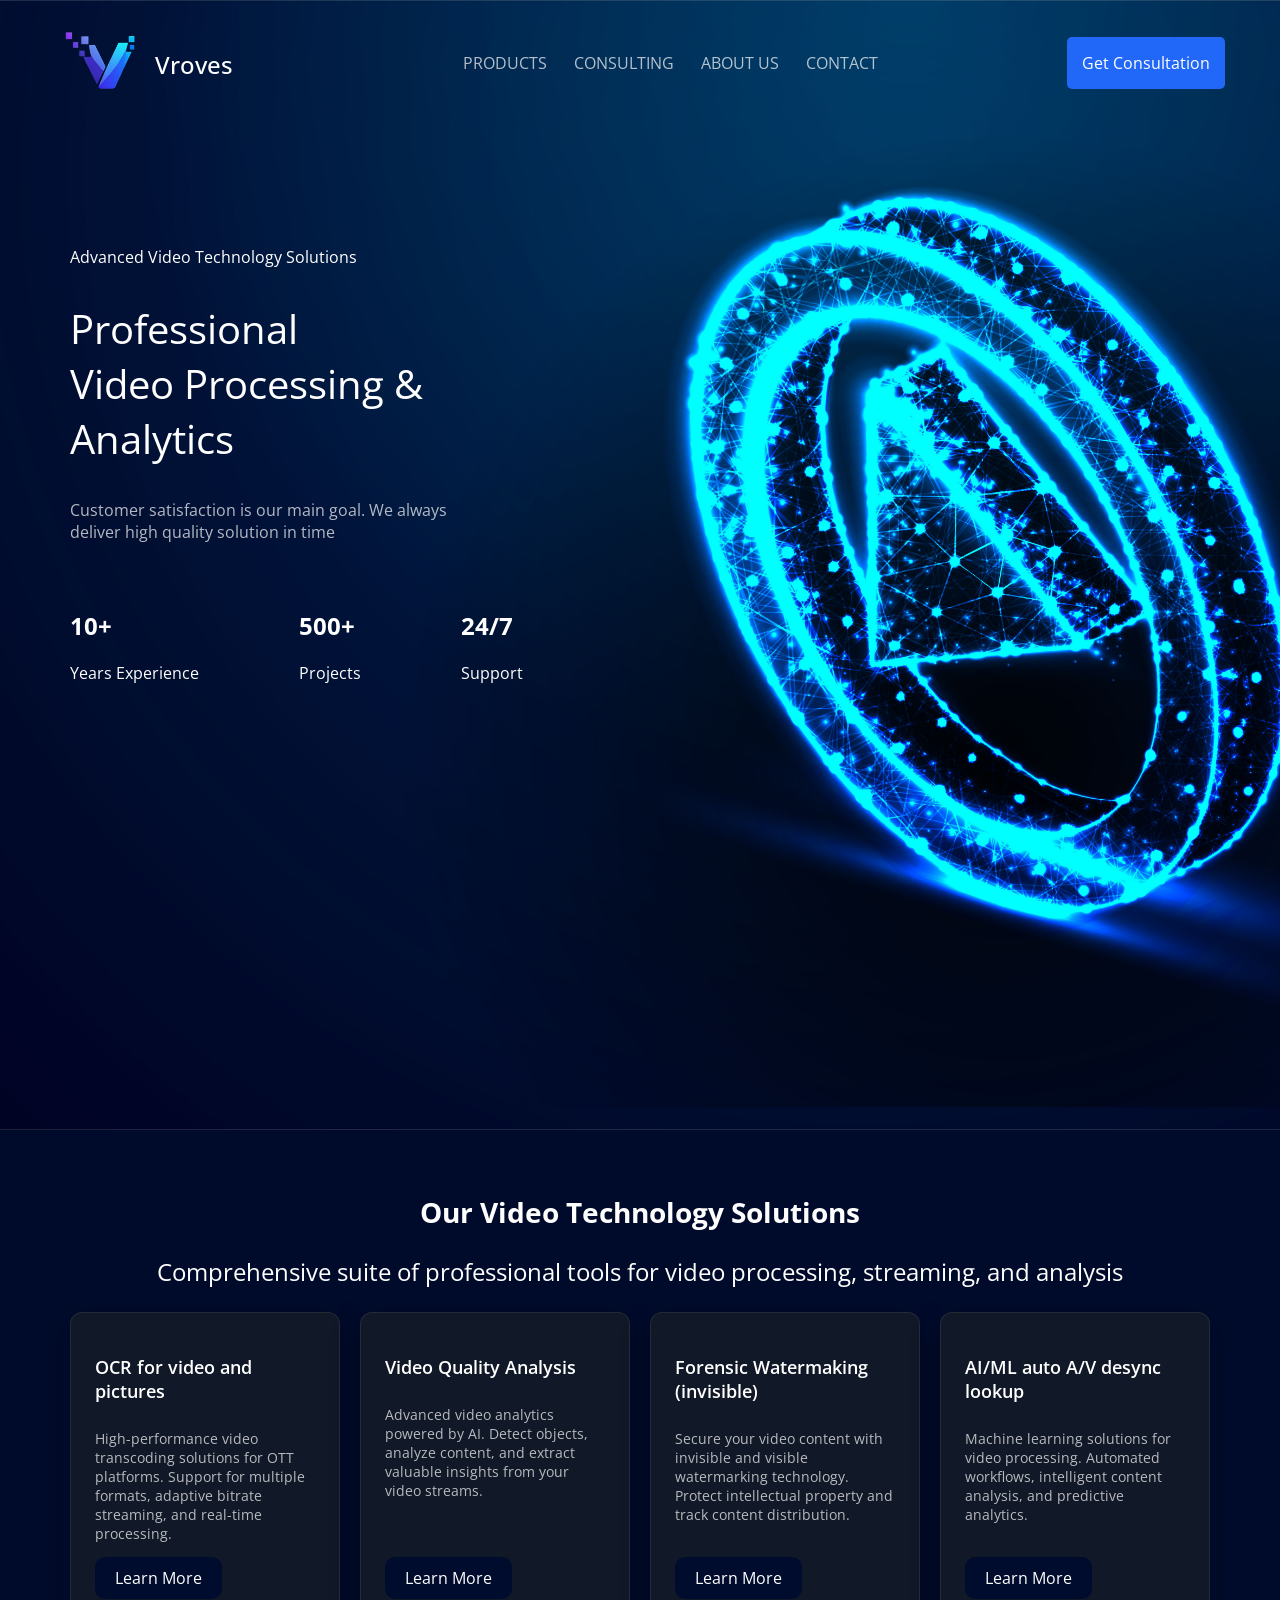
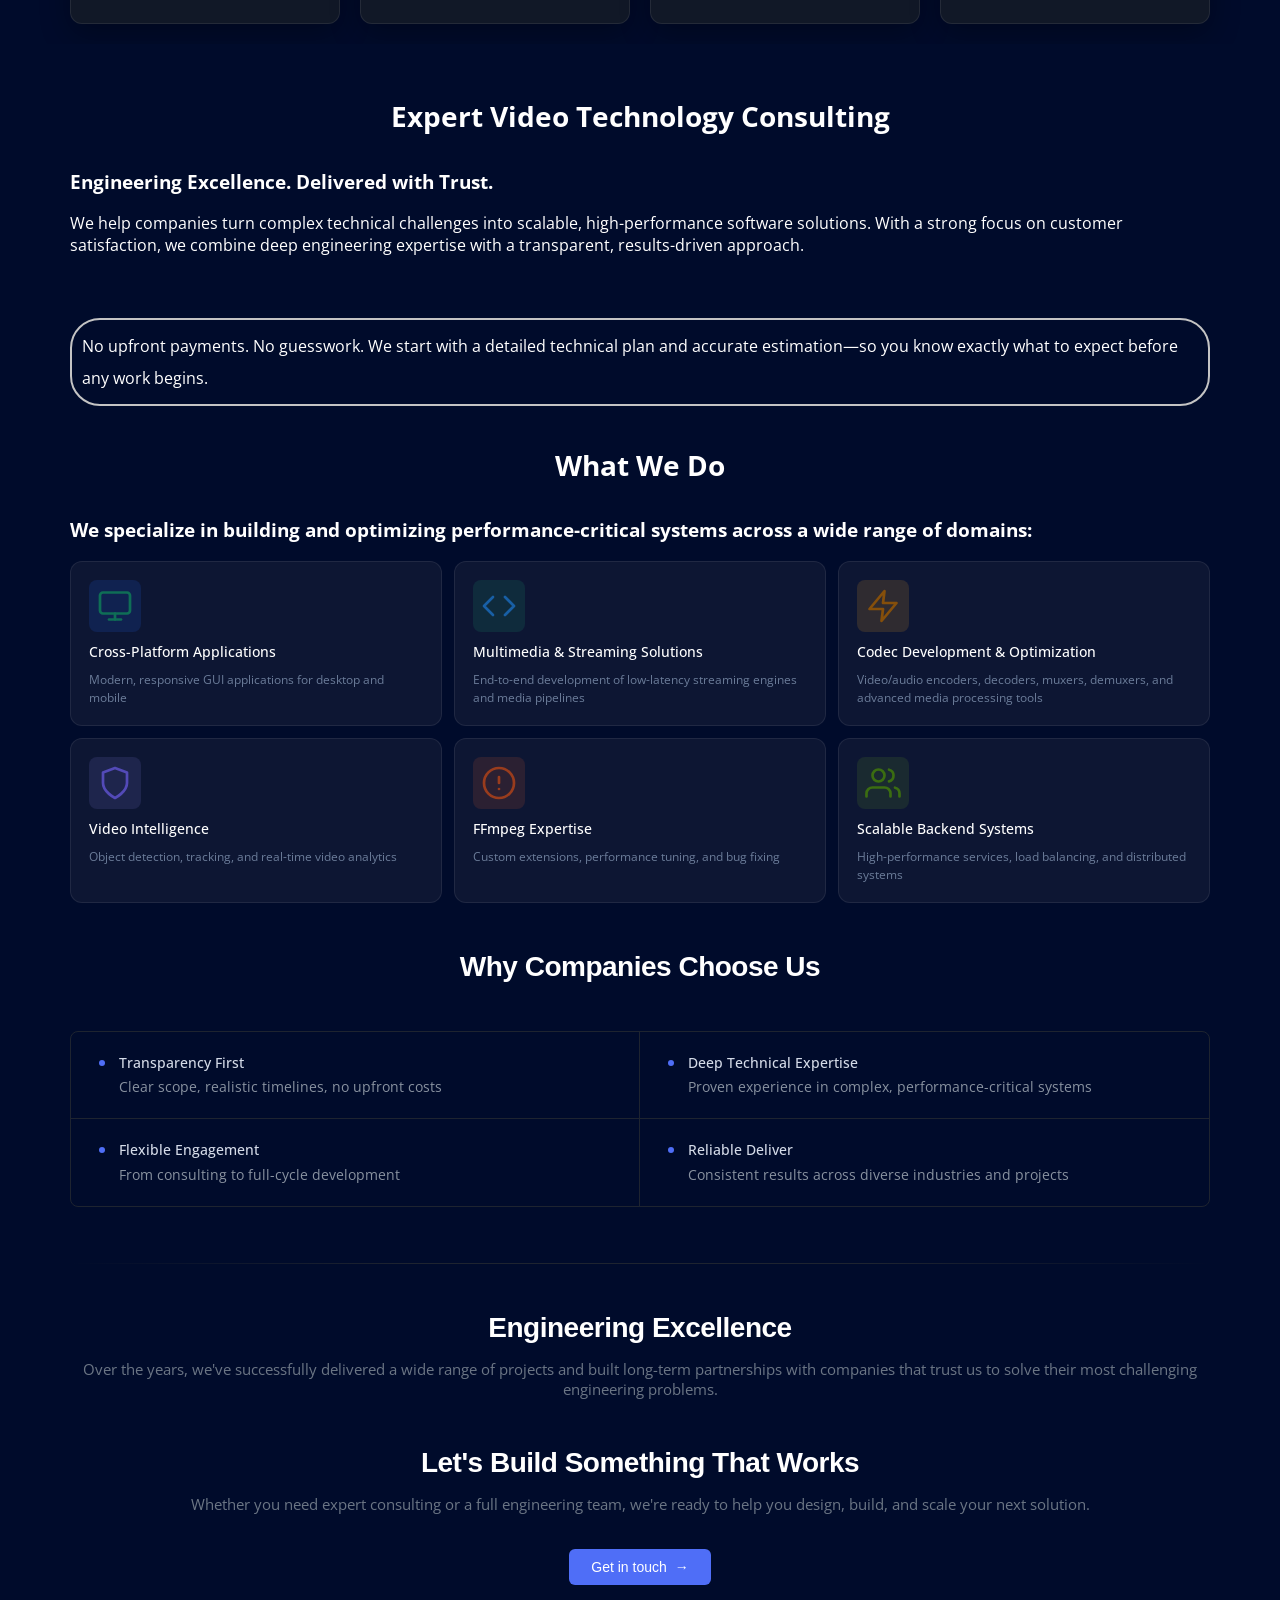
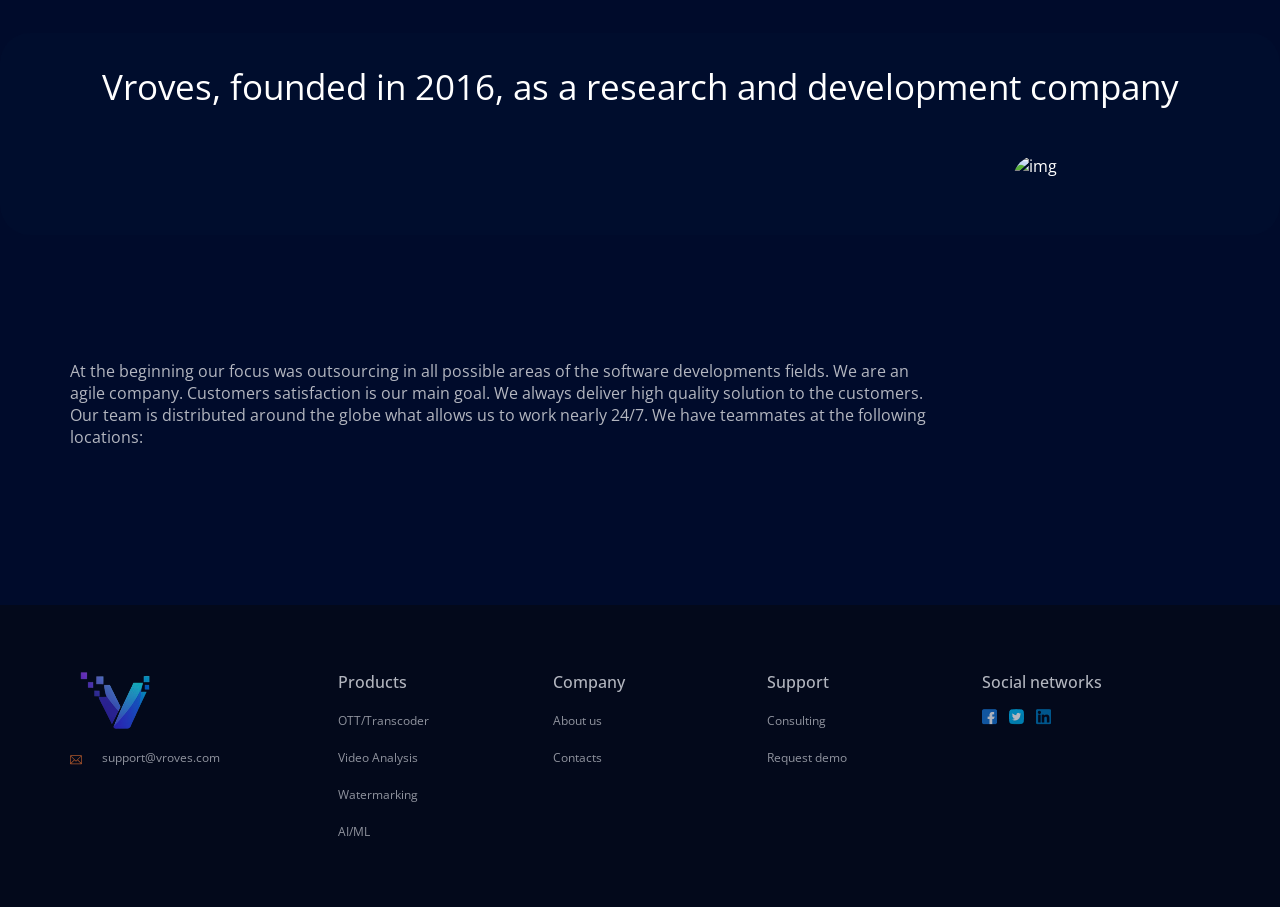
==== index.html @ 45535e05 "deletion <span class="email-hint">(support@vroves.com)</span>" ====
<!DOCTYPE html>
<html lang="en">
<head>
    <meta charset="UTF-8">
    <meta name="viewport" content="width=device-width, initial-scale=1.0">
    <title>Vroves</title>
    <link rel="stylesheet" href="./style.css">
    <link rel="icon" type="image/png" sizes="32x32" href="./Images/Logo.png">
</head>
<body>
   <header class="header" id="header">
        <div class="container">
            <div class="header__logo">
              <a href="/">
              <img class="header_img-logo" src="./Images/Logo.png" alt="logo">
              </a>
              <a href="/" class="header_text">Vroves</a>

            </div>

            <nav class="header__nav">
              <ul class="header__list">
                 <li><a class="active" href="#services">PRODUCTS</a></li>
                 <li><a href="#feedback">CONSULTING</a></li>
                 <li><a href="#section">ABOUT US</a></li>
                 <li><a href="mailto:support@vroves.com">CONTACT</a></li>
              </ul>
            </nav>

            <button class="burger" onclick="this.classList.toggle('open'); document.querySelector('.header__list').classList.toggle('mobile-open')">
              <span></span><span></span><span></span>
            </button>

            <a href="mailto:support@vroves.com" class="btn">Get Consultation</a>
        </div>
    </header>

    <main class="main">
      <section class="welcome" id="welcome">
       <div class="container">
         <div class="title">
           <p class="main-title">Advanced Video Technology Solutions</p>
           <h1 class="main-text">Professional <br> Video Processing & <br> Analytics</h1>
           <p class="main-goal-text">Customer satisfaction is our main goal. We always deliver high quality solution in time</p>
           <a href="mailto:support@vroves.com" class="btn mobile-only-btn">Get Consultation</a>        
          </div>

         <div class="stats">
           <div class="item">
             <h2>10+</h2>
             <p>Years Experience</p>
           </div>
           <div class="item">
             <h2>500+</h2>
             <p>Projects</p>
           </div>
           <div class="item">
             <h2>24/7</h2>
             <p>Support</p>
           </div>
          </div>
        </div>
      </section>
    </main>


    <button id="scrollTopBtn" class="scroll-top">↑</button>
    

    <section id="services" class="services">
    <div class="container">
        <h2 class="services__title">Our Video Technology Solutions</h2>
        <p class="services__text">Comprehensive suite of professional tools for video processing, streaming, and analysis
        </p>

        <div class="services__solutions">
         <div class="services__card">
            <h3 class="services__card-title">OCR for video and pictures</h3>
            <p class="services__text-card">High-performance video transcoding solutions for OTT platforms. Support for multiple formats, adaptive bitrate streaming, and real-time processing.</p>
            <a href="Transcoder.html" class="services__btn">Learn More</a>
         </div>

         <div class="services__card">
            <h3 class="services__card-title">Video Quality Analysis</h3>
            <p class="services__text-card">Advanced video analytics powered by AI. Detect objects, analyze content, and extract valuable insights from your video streams.</p>
            <a href="VideoAnalysis.html" class="services__btn">Learn More</a>
         </div>

         <div class="services__card">
            <h3 class="services__card-title">Forensic Watermaking (invisible)</h3>
            <p class="services__text-card">Secure your video content with invisible and visible watermarking technology. Protect intellectual property and track content distribution.</p>
            <a href="Watermarking.html" class="services__btn">Learn More</a>
         </div>

         <div class="services__card">
            <h3 class="services__card-title">AI/ML auto A/V desync lookup</h3>
            <p class="services__text-card">Machine learning solutions for video processing. Automated workflows, intelligent content analysis, and predictive analytics.</p>
            <a href="AIML.html" class="services__btn">Learn More</a>
         </div>
    </div>
</section>

<section id="feedback" class="feedback">
    <div class="container">
        <h2 class="feedback__title">Expert Video Technology Consulting</h2>
        <h3 class="engineering-headline">Engineering Excellence. Delivered with Trust.</h3>
        <p class="engineering-description">We help companies turn complex technical challenges into scalable, high-performance software solutions. With a strong focus on customer satisfaction, we combine deep engineering expertise with a transparent, results-driven approach.</p>
        <div class="feedback__container">
          <p class="feedback__text">No upfront payments. No guesswork. We start with a detailed technical plan and accurate estimation—so you know exactly what to expect before any work begins.</p>
        </div>
        <h2 class="feedback__title">What We Do</h2>
        <h3 class="engineering-headline">We specialize in building and optimizing performance-critical systems across a wide range of domains: </h3>
        <div class="services-list">
          <div class="services-intro">
            <img src="./Images/cross-platform.svg" alt="ikon" class="cross__ikon" style="background:rgba(33,104,248,0.15);">
            <h4 class="cross-title">Cross-Platform Applications</h4>
            <p class="cross-text">Modern, responsive GUI applications for desktop and mobile </p>
          </div>
          <div class="services-intro">
            <img src="./Images/code.svg" alt="ikon" class="cross__ikon" style="background:rgba(29,158,117,0.15);">
            <h4 class="cross-title">Multimedia & Streaming Solutions</h4>
            <p class="cross-text">End-to-end development of low-latency streaming engines and media pipelines</p>
          </div>
          <div class="services-intro">
            <img src="./Images/performance.svg" alt="ikon" class="cross__ikon" style="background:rgba(239,159,39,0.15);">
            <h4 class="cross-title">Codec Development & Optimization</h4>
            <p class="cross-text">Video/audio encoders, decoders, muxers, demuxers, and advanced media processing tools</p>
          </div>
          <div class="services-intro">
            <img src="./Images/architecture.svg" alt="ikon" class="cross__ikon" style="background:rgba(127,119,221,0.15);">
            <h4 class="cross-title">Video Intelligence</h4>
            <p class="cross-text">Object detection, tracking, and real-time video analytics </p>
          </div>
          <div class="services-intro">
            <img src="./Images/consulting.svg" alt="ikon" class="cross__ikon" style="background:rgba(216,90,48,0.15);">
            <h4 class="cross-title">FFmpeg Expertise</h4>
            <p class="cross-text">Custom extensions, performance tuning, and bug fixing </p>
          </div>
          <div class="services-intro">
            <img src="./Images/team.svg" alt="ikon" class="cross__ikon" style="background:rgba(99,153,34,0.15);">
            <h4 class="cross-title">Scalable Backend Systems</h4>
            <p class="cross-text">High-performance services, load balancing, and distributed systems </p>
          </div>
        </div>
    </div>
</section>

<section class="wcu-section">

  <div class="wcu-header">
    <h2 class="wcu-title">Why Companies Choose Us</h2>
  </div>

  <div class="wcu-grid">
    <div class="wcu-item">
      <div class="wcu-bullet"></div>
      <div class="wcu-item-text"><strong>Transparency First</strong>Clear scope, realistic timelines, no upfront costs</div>
    </div>
    <div class="wcu-item">
      <div class="wcu-bullet"></div>
      <div class="wcu-item-text"><strong>Deep Technical Expertise</strong>Proven experience in complex, performance-critical systems </div>
    </div>
    <div class="wcu-item">
      <div class="wcu-bullet"></div>
      <div class="wcu-item-text"><strong>Flexible Engagement</strong>From consulting to full-cycle development</div>
    </div>
    <div class="wcu-item">
      <div class="wcu-bullet"></div>
      <div class="wcu-item-text"><strong>Reliable Deliver</strong>Consistent results across diverse industries and projects </div>
    </div>
  </div>

  <div class="wcu-divider"></div>

  <div class="wcu-eng-block">
    <p class="wcu-eng-label">Engineering Excellence</p>
    <p class="wcu-eng-text">Over the years, we've successfully delivered a wide range of projects and built long-term partnerships with companies that trust us to solve their most challenging engineering problems.</p>
  </div>

  <div class="wcu-lbs-block">
    <p class="wcu-lbs-label">Let's Build Something That Works</p>
    <p class="wcu-lbs-text">Whether you need expert consulting or a full engineering team, we're ready to help you design, build, and scale your next solution.</p>
    <a href="mailto:support@vroves.com" class="wcu-cta">Get in touch <span>→</span></a>
  </div>

</section>


<section id="section" class="section">
  <div class="container">
    <p class="section__text">Vroves, founded in 2016, as a research and development company</p>
  </div>
</section>

<section class="info">
  <div class="container">
    <div class="container__text">
      <p class="info__text">At the beginning our focus was outsourcing in all possible areas of the software developments fields. We are an agile company. Customers satisfaction is our main goal. We always deliver high quality solution to the customers. Our team is distributed around the globe what allows us to work nearly 24/7. We have teammates at the following locations:</p>
    </div>
    <img src="./Images/play-button-media-player-podcast-graphic.jpg" alt="img" class="info__img">
  </div>
</section>

<footer class="footer">
    <div class="container">
      <div class="footer__contacts">
        <a href="/">
              <img class="header_img-logo" src="./Images/Logo.png" alt="logo">
              </a>
        <a class="footer__link footer__link-mail" href="mailto:support@vroves.com">support@vroves.com</a>

          <div class="footer__socials-mobile">
          <p class="footer__title">Social networks</p>
          <div style="display:flex; gap:10px;">
           <a class="footer__socials-icon" href="https://www.facebook.com/vroves"><img src="./Images/facebook.png" alt=""></a>
           <a class="footer__socials-icon" href="https://x.com/vrovesc"><img src="./Images/twitter.png" alt=""></a>
           <a class="footer__socials-icon" href="https://www.linkedin.com/company/vroves?_l=ru_RU"><img src="./Images/linkedin.png" alt=""></a>
          </div>
  </div>
      </div>
      <nav class="footer__nav">
        <ul class="footer__list">
          <li class="footer__list-title">
            <p class="footer__title">Products</p>
            <ul class="footer__inner-list">
              <li class="footer__list-item"><a href="Transcoder.html">OTT/Transcoder</a></li>
              <li class="footer__list-item"><a href="VideoAnalysis.html">Video Analysis</a></li>
              <li class="footer__list-item"><a href="Watermarking.html">Watermarking</a></li>
              <li class="footer__list-item"><a href="AIML.html">AI/ML</a></li>
              
            </ul>
          </li>
          <li class="footer__list-title">
            <p class="footer__title">Company</p>
            <ul class="footer__inner-list">
              <li class="footer__list-item"><a href="#section">About us </a></li>
              <li class="footer__list-item"><a href="mailto:support@vroves.com">Contacts</a></li>
              
            </ul> 
          </li>
          <li class="footer__list-title">
            <p class="footer__title">Support</p>
            <ul class="footer__inner-list">
              <li class="footer__list-item"><a href="#feedback">Consulting</a></li>
              <li class="footer__list-item"><a href="mailto:support@vroves.com">Request demo</a></li>
            </ul>
          </li>
        </ul>
      </nav>
      <div class="footer__cocials">
        <p class="footer__title">Social networks</p>
        <div class="footer__socials-icons"></div>
         <a class="footer__socials-icon" href="https://www.facebook.com/vroves"><img src="./Images/facebook.png" alt=""></a>
         <a class="footer__socials-icon" href="https://x.com/vrovesc"><img src="./Images/twitter.png" alt=""></a> 
         <a class="footer__socials-icon" href="https://www.linkedin.com/company/vroves?_l=ru_RU"><img src="./Images/linkedin.png" alt=""></a>  
        </div>
      </div>
    </div>
  </footer>

<script>

const btn = document.getElementById("scrollTopBtn");
const services = document.getElementById("services");
const productsLink = document.querySelector('a[href="#services"]');

let clickedProducts = false;

if (productsLink) { // ← добавь эту проверку
  productsLink.addEventListener("click", function () {
    clickedProducts = true;
    btn.classList.add("show");
  });
}

window.addEventListener("scroll", function () {
  if (!services) return; // ← защита если services тоже нет на странице
  const triggerPoint = services.offsetTop;

  if (clickedProducts || window.scrollY > triggerPoint) {
    btn.classList.add("show");
  } else {
    btn.classList.remove("show");
  }
});

btn.addEventListener("click", function () {
  window.scrollTo({ top: 0, behavior: "smooth" });
});
</script>



</body>
</html>
---- style.css ----
@import url('https://fonts.googleapis.com/css2?family=Open+Sans:ital,wght@0,300..800;1,300..800&display=swap');

/* Общие стили */

body {
  
  font-family: "Open Sans", sans-serif;
  color: #FFFFFF;
  background-color: #000B2B;
}
  

a {
  text-decoration: none;
  color: #FFFFFF;
}

html, body {
  margin: 0;
  padding: 0;
}

.burger {
  display: none;
}

.container {
  box-sizing: border-box;
  max-width: 1170px;
  margin: 0 auto;
  padding: 0 15px;
  
}


.header {
  position: absolute; /* или fixed если хочешь */
  top: 0;
  left: 0;
  width: 100%;
  z-index: 1000;
  background: transparent;
}

  

.header .container {
 display: flex;
 justify-content: space-between;
 align-items: center;
 padding: 15px 0;
}

.header__logo {
 display: flex;
 align-items: center;
 align-content: center;
 gap: 10px;
}

.header__nav {
 display: flex;
}

.header_img-logo {
 width: 90px;
 height: 90px;
}

.header_text {
 font-weight: 500;
 font-size: 24px;
 margin: 0;
 line-height: 1;
 transform: translateY(2px);
}

.header__list {
  display: flex;
  gap: 27px;
  list-style: none;
}

.header__list a {
  text-decoration: none;
  color: #FFFFFF;
  opacity: 70%;
}

.header__list a:hover {
  opacity: 100%;
  font-weight: 500;
  color: white;
}


.btn {
  background-color: #2168F8;
  padding: 15px 15px;
  border-radius: 5px;
}

/* main */

.welcome {
  min-height: 100vh;
  display: flex;
  align-items: flex-start;
  padding-top: 230px;
  padding-bottom: 0;

  background-image: url(./Images/wangsina_333_03_2022_41.jpg);
  background-size: cover;
  background-position: center;
}

.welcome .container {
  width: 100%;
  display: flex;
  flex-direction: column;
  align-items: flex-start;
}

.main-title {
 font-size: 16px;
 font-weight: 400;
}

.main-text {
 font-size: 40px;
 font-weight: 400;
}

.main-goal-text {
 font-size: 16px;
 font-weight: 400;
 max-width: 400px;
 opacity: 70%;
 padding-bottom: 30px;
}


.stats {
 display: flex;
 gap: 100px;
}

.item {
  font-size: 16px;
}

/* section */

.section .container {
  background-color: #010f2fb6;
  border-radius: 30px;
  max-width: 100%;
  padding: 0 15px 60px;
}

.section__text {
  color: #FFFFFF;
  font-size: 35px;
  align-items: center;
  text-align: center;
  padding: 30px 0px;
  font-weight: 400;
}

/* info */

.info .container {
  display: flex;
  gap: 76px;
}

.info__text {
 padding-top: 109px;
 font-size: 16px;
 opacity: 70%;
}

.info__list {
 font-size: 16px;
 opacity: 70%;
}

.info__img {
 width: 600px;
 height: 450px;
 border-radius: 25px;
 margin-top: -80px;
 object-fit: cover; 
}

/* tech */

.tech__text h5 {
 font-size: 24px;
}

.tech__text{
  padding-bottom: 30px;
}

.tech__how {
 margin-top: 40px;
 border: 2px solid #C4C4C4;
 padding: 18px 47px;
}

.tech__work {
 font-size: 24px;
}

.tech__request {
 font-size: 16px;
}

/* services */

.services {
  overflow: hidden;
  padding: 20px 0;
}

.services__card {
  background-color: #111827;
  border: 1px solid rgba(255, 255, 255, 0.08);
  box-shadow: 0 10px 30px rgba(0,0,0,0.3);
  border-radius: 12px;
  
  padding: 24px;
  display: flex;
  flex-direction: column;
  transition: all 0.3s ease;
}

.services__card:hover {
  transform: translateY(-6px);
  border-color: rgba(255, 255, 255, 0.2);
  transform: translateY(-4px);
  box-shadow: 0 20px 40px rgba(0,0,0,0.5);
}

.services__card-title {
  font-size: 18px;
  font-weight: 600;
  margin-bottom: 12px;
  color: #ffffff;
}

.services__btn {
  margin-top: auto;
  background: #1d4ed8;
  color: #fff;
  border-radius: 8px;
  padding: 10px 16px;
}

.services__btn:hover {
  background: #2563eb;
}

.services__title {
 font-size: 28px;
 text-align: center;
 padding-top: 20px;
}

.services__text {
 font-size: 24px;
 font-weight: 400;
 text-align: center;
}

.services__solutions {
  display: grid;
  grid-template-columns: repeat(4, 1fr);
  gap: 20px;
}

.services__text-card {
 font-size: 14px;
 color: rgba(255, 255, 255, 0.7);
}

.services__btn {
 background-color: #000C2E;
 opacity: 100%;
 padding: 10px 20px;
 border-radius: 10px;
 display: inline-block;
 text-align: center;
 transition: all 0.3s ease;
 cursor: pointer;

 margin-top: auto;
 align-self: flex-start;
}

.services__btn:hover {
  transition: font-weight 0.3s ease;
  opacity: 0.9; 
}

/* ===== WHY COMPANIES CHOOSE US ===== */

.wcu-section {
  max-width: 1170px;
  margin: 0 auto;
  padding: 0 15px; 
  box-sizing: border-box;
}

.wcu-header {
  display: flex;
  align-items: center;
  justify-content: center; 
  margin-bottom: 48px;
  margin-top: 48px;
}

.wcu-title {
  font-family: 'Syne', sans-serif;
  font-size: 28px;
  font-weight: 700;
  color: #ffffff;
  margin: 0;
  letter-spacing: -0.5px;
}


.wcu-grid {
  display: grid;
  grid-template-columns: 1fr 1fr;
  gap: 0;
  border: 1px solid #1e2430;
  border-radius: 8px;
  overflow: hidden;
  margin-bottom: 56px;
}

.wcu-item {
  padding: 20px 28px;
  border-bottom: 1px solid #1e2430;
  border-right: 1px solid #1e2430;
  display: flex;
  align-items: flex-start;
  gap: 14px;
  transition: background 0.2s;
}

.wcu-item:nth-child(2n) {
  border-right: none;
}

.wcu-item:nth-last-child(-n+2) {
  border-bottom: none;
}

.wcu-bullet {
  width: 6px;
  height: 6px;
  border-radius: 50%;
  background: #4f6ef7;
  margin-top: 8px;
  flex-shrink: 0;
}

.wcu-item-text {
  font-size: 14px;
  color: #8892a0;
  line-height: 1.6;
}

.wcu-item-text strong {
  color: #d4dbe8;
  font-weight: 500;
  display: block;
  margin-bottom: 2px;
  font-size: 14px;
}

.wcu-divider {
  height: 1px;
  background: linear-gradient(to right, transparent, #1e2430 30%, #1e2430 70%, transparent);
  margin-bottom: 48px;
}

.wcu-content {
  text-align: center;
}

.wcu-eng-block {
  margin-bottom: 48px;
  text-align: center;
}

.wcu-lbs-block {
  margin-bottom: 48px;
  text-align: center;
}

.wcu-eng-label {
  font-family: 'Syne', sans-serif;
  font-size: 28px;
  font-weight: 700;
  color: #ffffff;
  margin: 0;
  letter-spacing: -0.5px;
}


.wcu-eng-text {
  font-size: 15px;
  color: #6b7685;
}

.wcu-lbs-label {
  font-family: 'Syne', sans-serif;
  font-size: 28px;
  font-weight: 700;
  color: #ffffff;
  margin: 0;
  letter-spacing: -0.5px;
}

.wcu-lbs-text {
  font-size: 15px;
  color: #6b7685;
}

.wcu-cta {
  display: inline-flex;
  align-items: center;
  gap: 8px;
  margin-top: 20px;
  padding: 10px 22px;
  background: #4f6ef7;
  color: #fff;
  font-size: 14px;
  font-weight: 500;
  border-radius: 6px;
  cursor: pointer;
  transition: background 0.2s;
  text-decoration: none;
  font-family: 'DM Sans', sans-serif;
}

.wcu-cta:hover {
  background: #3d5ce0;
}

/* feedback */
.feedback {
  padding-top: 30px;
}

.feedback__title {
 text-align: center;
 font-size: 28px;
}

.feedback__text {
 border: 2px solid #C4C4C4;
 color: white;
 border-radius: 30px;
 padding: 10px 10px 10px 10px;
 line-height: 2.0;
}

.feedback__img {
 border-radius: 30px;
 max-width: 500px;
 height: 400px;
}


.feedback__container {
  display: flex;
  justify-content: center;
  padding-top: 30px;
  gap: 50px;
  max-width: 100%;
}

.services-list {
  display: grid;
  grid-template-columns: repeat(3, 1fr);
  gap: 12px;
  
}

.services-intro {
 background: #0d1633;
  border: 0.5px solid rgba(255,255,255,0.08);
  border-radius: 12px;
  padding: 18px;
  display: flex;
  flex-direction: column;
  gap: 10px;
  transition: border-color 0.15s;
}

.services-intro:hover {
  border-color: rgba(255,255,255,0.18);
}

.cross__ikon {
  width: 36px;
  height: 36px;
  border-radius: 8px;
  padding: 8px;
}

.cross-title {
 font-size: 14px;
 font-weight: 500;
 color: #fff;
 margin: 0;
}

.cross-text {
  font-size: 12px;
  color: #6b7c99;
  margin: 0;
  line-height: 1.5;
}

.why-choose-item-text {
  font-size: 16px;
}

.why-choose-item-text::before {
  content: "";
  display: inline-block;
  width: 6px;
  height: 6px;
  border-radius: 50%;
  background: white;
  margin-right: 8px;
  vertical-align: middle;
}

.engineering-headline {
  padding-top: 10px;
}

/* Footer */

.footer {
  padding-top: 50px;
  padding-bottom: 50px;
  background-color: #050916;
  opacity: 0.7;
  width: 100%;
  box-sizing: border-box;
}

.footer a {
  font-size: 12px;
  color: rgba(255, 255, 255, 0.8);
}

.footer .footer__title {
  display: inline-block;
  margin-bottom: 15px;
  font-weight: 500;
  font-size: 16px;
  color: #ffffff;
}

.footer .container {
 display: grid;
 grid-template-columns: 1fr 3fr 1fr ;
 
}

.footer__contacts {
 display: flex;
 flex-direction: column;
}

.footer__logo {
 display: inline-block;
 width: 70px;
 margin-bottom: 20px;
}

.footer__link {
  display: flex;
  align-items: center;
  gap: 10px;
}

.footer__link + .footer__link {
 margin-top: 10px;
}

.footer__link::before {
  content: url(./Images/global.svg) ;
  margin-right: 10px;

  width: 12px;
  height: 12px;
}

.footer__link-mail::before {
 content: url(./Images/mail.svg) ;
}

.footer__link-web::before {
 content: url(./Images/global.svg) ;
}

.footer__list {
 display: grid;
 grid-template-columns: repeat(3, 1fr);
}

.footer__list-title {
 list-style: none;
}

.footer__inner-list {
 list-style: none;
 padding-left: 0px;
}

.footer__list-item + .footer__list-item {
 margin-top: 15px;
}

.footer__socials {
 display: flex;
}

.footer__socials-icon + .footer__socials-icon {
 margin-left: 8px;
}

.footer__list-title p {
  margin: 0;
}

/* транскодер */

.description__container {
  display: flex;     
  gap: 100px;
  align-items: center;
  max-width: 100%;
  justify-content: center;

  box-sizing: border-box;
  max-width: 1170px;
  margin: 0 auto;
  padding-top: 150px;
}

.description__content {
  display: flex;
  flex-direction: column; 
  padding-top: 80px;
}

.description__content__Watermarking {
  display: flex;
  flex-direction: column;
}

.description__content__Drivers {
  display: flex;
  flex-direction: column;
  padding-top: 100px;
}

.description__content__Small {
  display: flex;
  flex-direction: column;
  padding-top: 100px;
}

.description__list {
  display: flex;
  flex-direction: column; 
  flex-wrap: wrap; 
}

.description__img {
  width: 400px;
  height: 400px;
  border-radius: 50%;
  object-fit: cover; 
  padding-top: 0;   
  flex-shrink: 0;   
}

.description__btn {
  align-self: flex-start;
  background-color: #3a73ec;
  padding: 10px 15px;
  border-radius: 10px;
}


.description__container-Watermarking {
  display: flex;      
  gap: 100px;
  align-items: center;
  max-width: 100%;
  justify-content: center;

  box-sizing: border-box;
  max-width: 1170px;
  margin: 0 auto;
  padding-top: 260px;
}

.description__img-Watermarking {
  width: 400px;
  height: 400px;
  border-radius: 50%;
  object-fit: cover;
  padding-top: 0;   
  flex-shrink: 0;   
}

.scroll-top {
  position: fixed;
  bottom: 25px;
  right: 25px;

  width: 50px;
  height: 50px;
  border-radius: 50%;
  

  background: #9FA3AF;
  color: black;
  border: none;

  font-size: 20px;
  cursor: pointer;

  opacity: 0;
  transform: translateY(20px);
  pointer-events: none;

  transition: 0.3s;
}

.scroll-top.show {
  opacity: 1;
  transform: translateY(0);
  pointer-events: auto;
}


.burger {
  display: none;
}

.mobile-only-btn {
  display: none;
}

.footer__socials-mobile {
  display: none;
}

/* ===== МОБИЛЬНАЯ ВЕРСИЯ (до 768px) ===== */
@media (max-width: 768px) {

  .header > .container > .btn {
    display: none;
  }

  .mobile-only-btn {
    display: inline-block;
    margin-top: 8px;
  }

  /* Контейнер */
  .container {
    padding: 0 16px;
  }

  /* Хедер */
  .header .container {
    flex-wrap: nowrap;
    gap: 12px;
    padding: 12px 16px;
  }

  .header__list {
    display: none;
  }

  .btn {
    padding: 10px 12px;
    font-size: 14px;
  }

  .btn:active {
  background-color: #1a55d4;
  transform: scale(0.97);
  transition: all 0.1s ease;
}

  .header_img-logo {
    width: 60px;
    height: 60px;
  }

  
  .burger {
    display: flex;
    flex-direction: column;
    gap: 5px;
    background: none;
    border: none;
    cursor: pointer;
    padding: 4px;
  }

  .burger span {
    display: block;
    width: 24px;
    height: 2px;
    background: white;
    border-radius: 2px;
    transition: 0.3s;
  }

  .burger.open span:nth-child(1) { transform: rotate(45deg) translate(5px, 5px); }
  .burger.open span:nth-child(2) { opacity: 0; }
  .burger.open span:nth-child(3) { transform: rotate(-45deg) translate(5px, -5px); }

  .header__list.mobile-open {
    display: flex;
    flex-direction: column;
    width: 100%;
    background: #000B2B;
    padding: 16px;
    border-radius: 8px;
    gap: 16px;

    position: absolute;
    z-index: 999;
  }

  .welcome {
    background-color: #000B2B;
    min-height: auto; 
    padding-bottom: 40px;
  }

  .welcome .container {
    align-items: flex-start;
  }

  .main-text {
    font-size: 28px;
    max-width: 55%; 
  }

  .main-title {
    font-size: 14px;
    max-width: 55%;
  }

  .main-goal-text {
    font-size: 14px;
    max-width: 55%;
    padding-bottom: 0;
  }

  .stats {
    gap: 30px;
    flex-wrap: wrap;
  }

  .wcu-lbs-block {
    margin: auto;
  }
    
  .section .container {
    padding: 0 16px;
  }

  .section__text {
    font-size: 22px;
    padding: 20px 0;
  }

  /* Info */
  .info .container {
    flex-direction: column;
    gap: 30px;
  }

  .info__img {
    width: 100%;
    height: 280px;
    margin-top: 0;
    border-radius: 16px;
  }

  .info__text {
    padding-top: 0;
    font-size: 14px;
  }

  .info__list {
    font-size: 14px;
  }

  .services__solutions {
    grid-template-columns: 1fr 1fr;
  }

  .services__title {
    font-size: 22px;
  }

  .services__text {
    font-size: 18px;
    
  }

  .services__btn:active {
  background-color: #1a2a5e;
  transform: scale(0.97);
  transition: all 0.1s ease;
}

  .tech-grid {
    grid-template-columns: 1fr;
  }

  .wcu-section {
    padding: 40px 16px;
  }

  .wcu-title {
    font-size: 22px;
  }

  .wcu-grid {
    grid-template-columns: 1fr;
  }

  .wcu-item:nth-child(2n) {
    border-right: 1px solid #1e2430;
  }

  .wcu-item:nth-last-child(-n+2) {
    border-bottom: 1px solid #1e2430;
  }

  .wcu-item:last-child {
    border-bottom: none;
  }

  /* Feedback */
  .feedback__container {
    flex-direction: column;
    align-items: center;
    gap: 24px;
  }

  .feedback__img {
    max-width: 100%;
    width: 100%;
    height: auto;
  }

  .feedback__title {
    font-size: 22px;
  }

  /* Services-list */
  .services-list {
    grid-template-columns: 1fr;
  }

  /* Description */
  .description__container {
    flex-direction: column;
    gap: 30px;
    padding-top: 120px;
    align-items: center;
  }

  .description__img {
    width: 260px;
    height: 260px;
    
  }

  .description__content__Watermarking,
  .description__content__Drivers,
  .description__content__Small {
    padding-top: 0;
    padding-left: 30px;
    padding-right: 30px;
    
  }

    .description__content {
    padding-top: 0;
    padding-left: 30px;
    padding-right: 30px;
  }

  .description__title {
    text-align: center;
  }

  .description__list {
    padding-left: 16px;
  }

  .description__btn {
    margin-bottom: 40px;
  }

  .scroll-top {
   display: none;
  }

  /* Footer */
    .footer .container {
    grid-template-columns: 1fr;
    gap: 32px;
    padding: 30px 16px;
  }

  .footer__list {
    display: flex;
    flex-direction: row;
    justify-content: space-between;
    padding-left: 0;
    gap: 16px;
  }

  .footer__list-title {
    list-style: none;
  }

  .footer {
    padding-top: 40px;
  }

  .footer__socials-mobile {
    display: flex;
    gap: 10px;
    margin-top: 12px;
    flex-direction: column; 
  }

   .footer__socials-mobile div {
    display: flex;
    flex-direction: row; 
    gap: 10px;
  }
  
  .footer__cocials {
   display: none;
  }

}

/* ===== ОЧЕНЬ МАЛЕНЬКИЕ ЭКРАНЫ (до 480px) ===== */
@media (max-width: 480px) {

  .main-text {
    font-size: 24px;
  }

  .services__solutions {
    grid-template-columns: 1fr;
  }

  .footer__list {
    grid-template-columns: 1fr;
  }

  .wcu-eng-text,
  .wcu-lbs-text {
    font-size: 14px;
  }
}
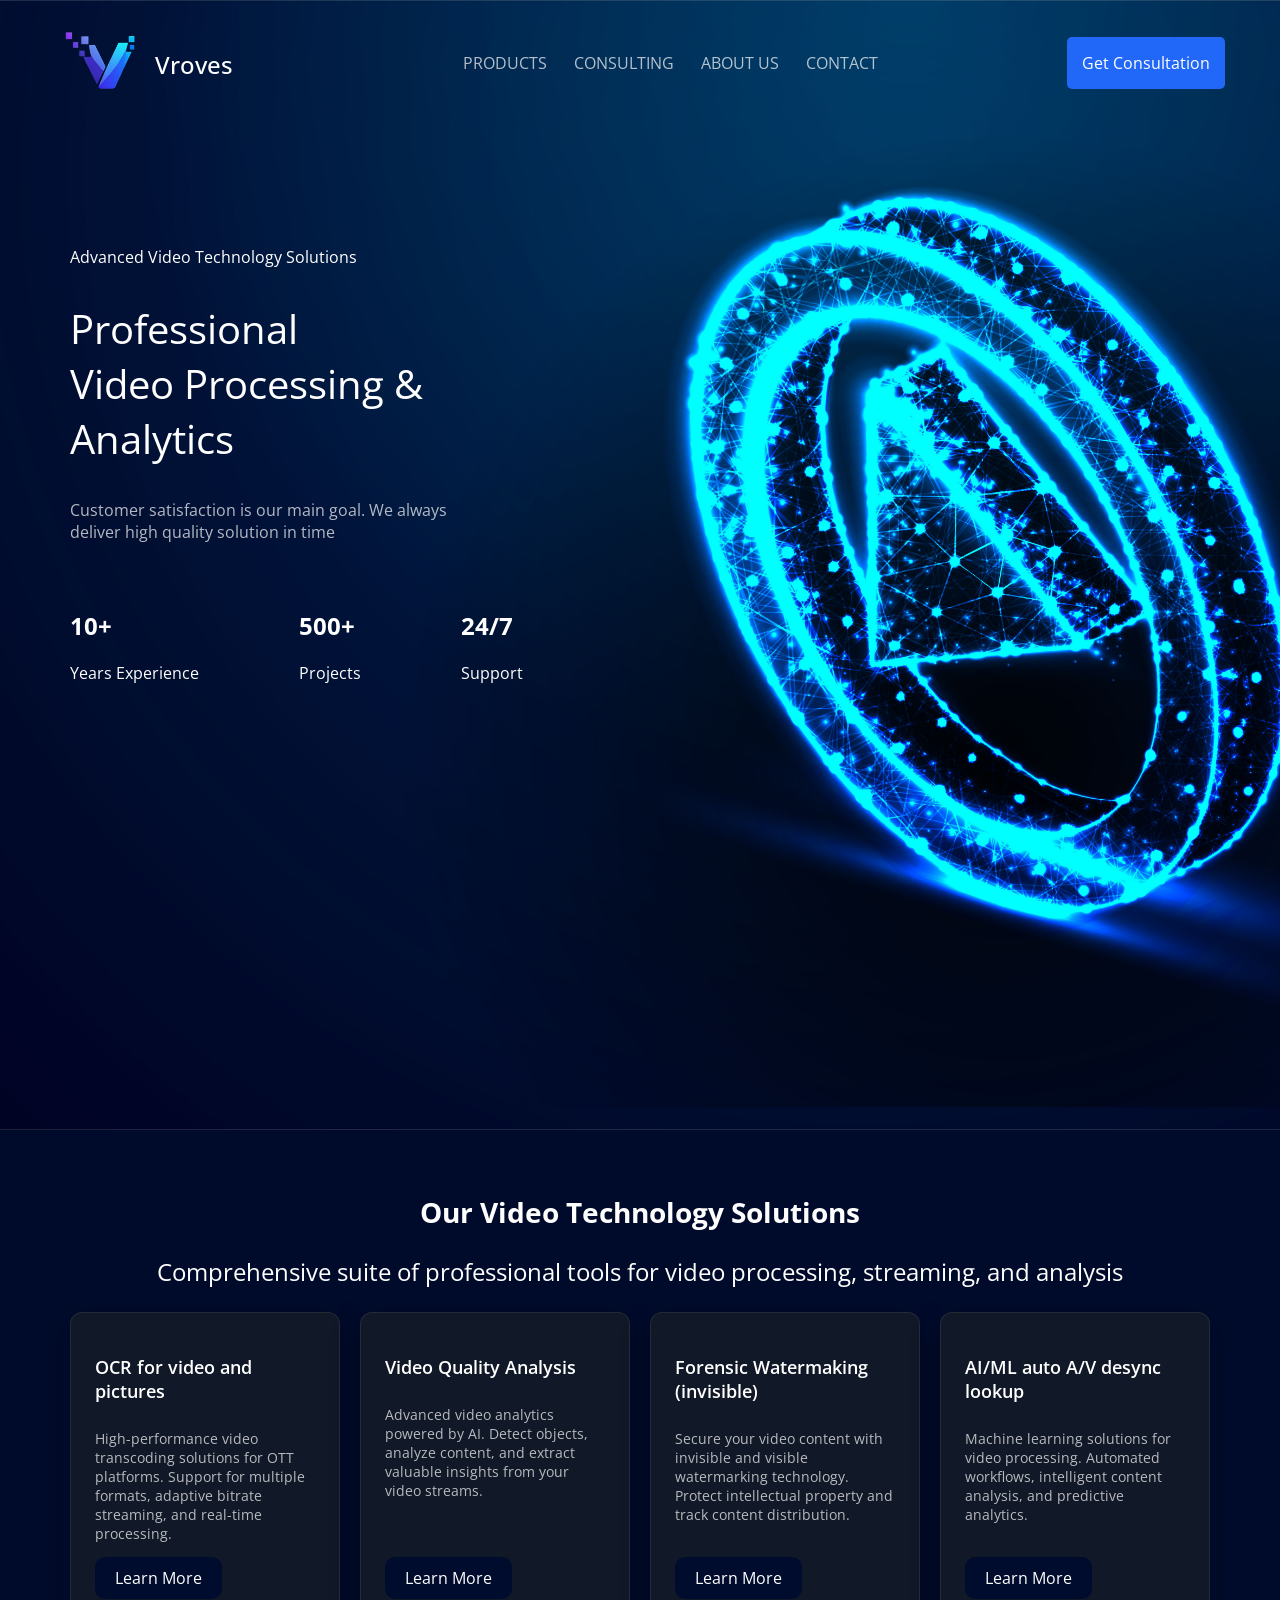
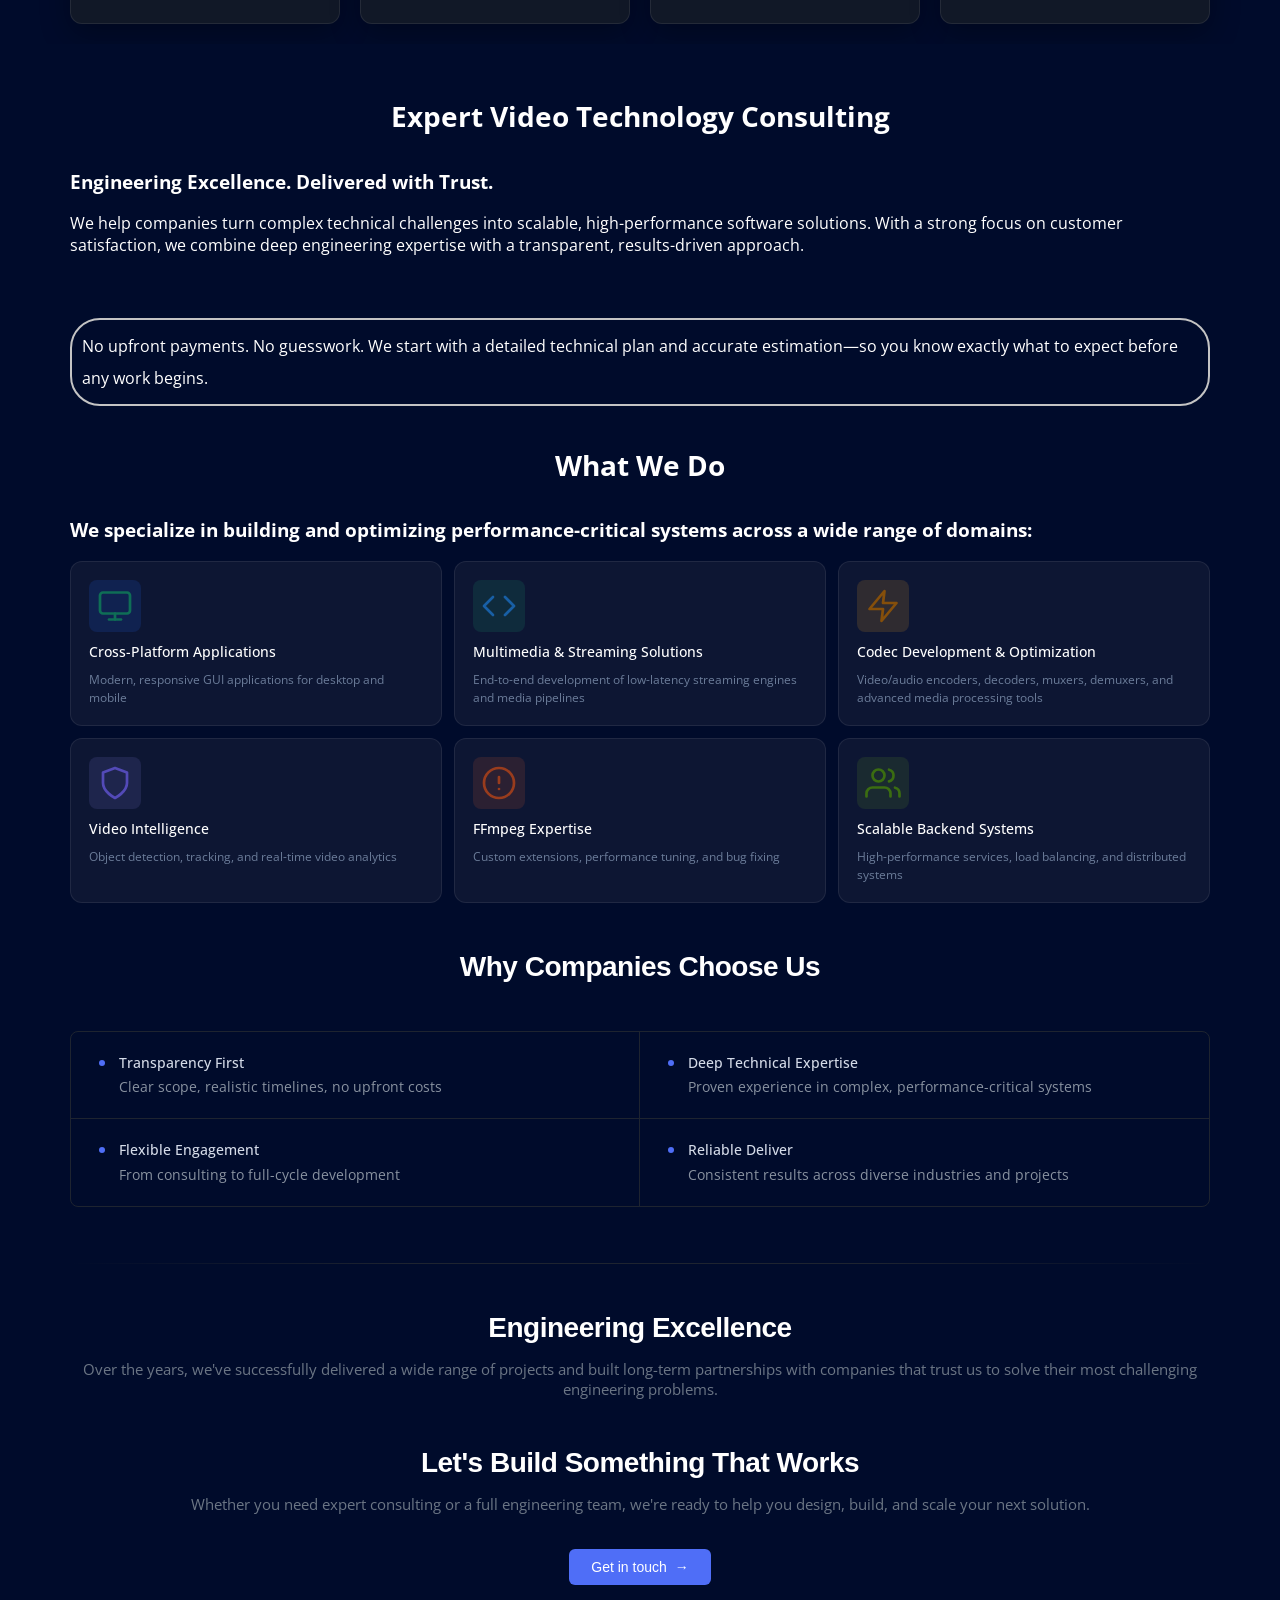
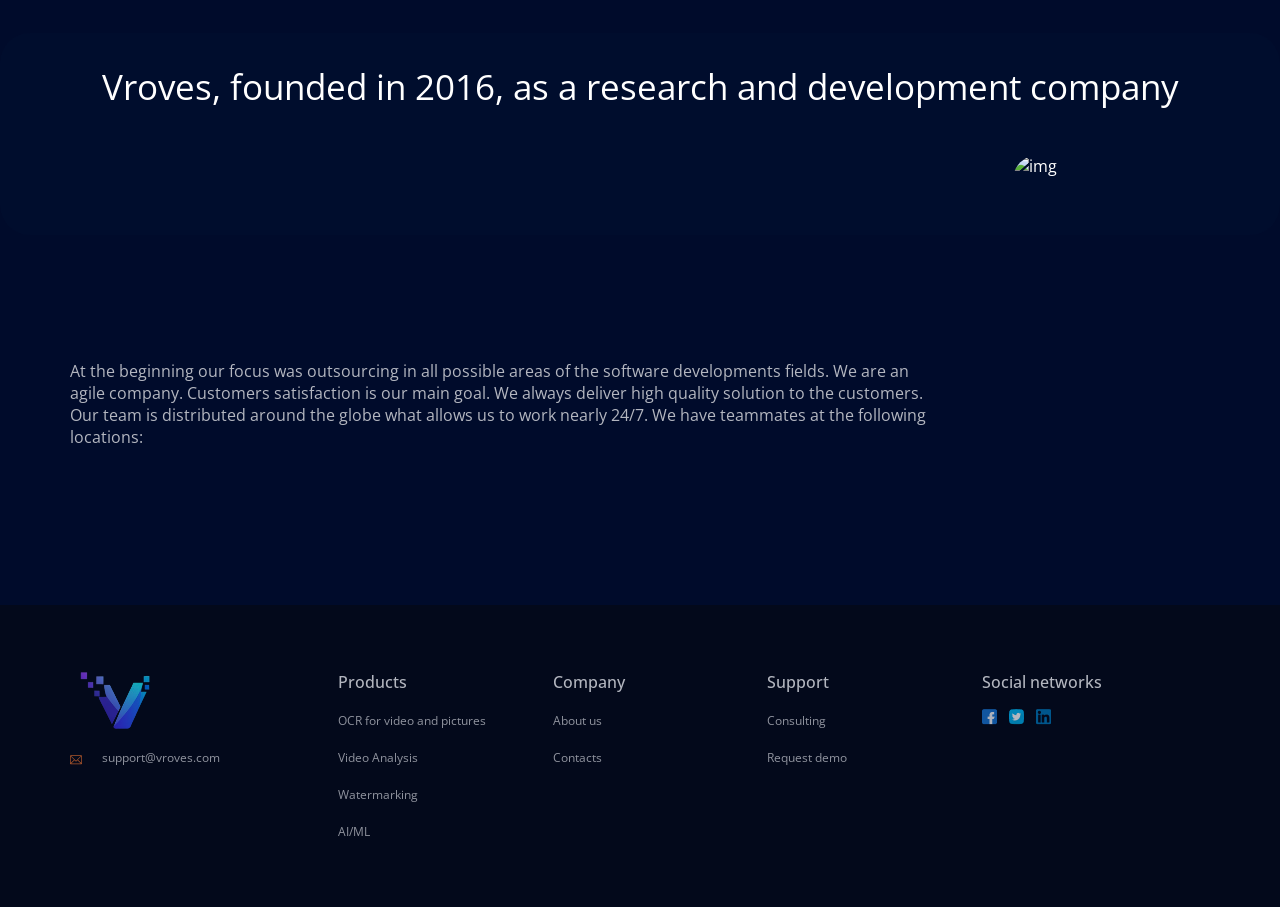
==== commit 5f83c2ac: "changed the name" ====
--- a/index.html
+++ b/index.html
@@ -223,7 +223,7 @@
           <li class="footer__list-title">
             <p class="footer__title">Products</p>
             <ul class="footer__inner-list">
-              <li class="footer__list-item"><a href="Transcoder.html">OTT/Transcoder</a></li>
+              <li class="footer__list-item"><a href="Transcoder.html">OCR for video and pictures</a></li>
               <li class="footer__list-item"><a href="VideoAnalysis.html">Video Analysis</a></li>
               <li class="footer__list-item"><a href="Watermarking.html">Watermarking</a></li>
               <li class="footer__list-item"><a href="AIML.html">AI/ML</a></li>
--- a/style.css
+++ b/style.css
@@ -657,6 +657,7 @@
   max-width: 1170px;
   margin: 0 auto;
   padding-top: 150px;
+  opacity: 70%;
 }
 
 .description__content {
@@ -665,6 +666,12 @@
   padding-top: 80px;
 }
 
+.description__text {
+  font-size: 16px;
+  opacity: 70%;
+  
+}
+
 .description__content__Watermarking {
   display: flex;
   flex-direction: column;
@@ -682,10 +689,15 @@
   padding-top: 100px;
 }
 
+.description__one-text {
+  opacity: 70%;
+}
+
 .description__list {
   display: flex;
   flex-direction: column; 
   flex-wrap: wrap; 
+  opacity: 70%;
 }
 
 .description__img {
@@ -702,6 +714,17 @@
   background-color: #3a73ec;
   padding: 10px 15px;
   border-radius: 10px;
+ 
+}
+
+.description__btn-AI  {
+  align-self: flex-start;
+  background-color: #3a73ec;
+  padding: 10px 15px;
+  border-radius: 10px;
+  margin-top: 20px;
+  
+ 
 }
 
 
@@ -725,6 +748,64 @@
   object-fit: cover;
   padding-top: 0;   
   flex-shrink: 0;   
+}
+
+.description__content-OCR {
+  display: flex;
+  flex-direction: column; 
+  padding-top: 30px;
+}
+
+.description__container-OCR {
+  display: flex;      
+  gap: 100px;
+  align-items: center;
+  max-width: 100%;
+  justify-content: center;
+
+  box-sizing: border-box;
+  max-width: 1170px;
+  margin: 0 auto;
+  padding-top: 20px;
+}
+
+.description__title-OCR {
+  font-size: 28px;
+  font-weight: 500;
+  color: #ffffff;
+  margin: 0;
+  padding-bottom: 60px;
+  padding-top: 100px;
+}
+
+.description__img-OCR {
+  width: 400px;
+  height: 400px;
+  border-radius: 50%;
+  object-fit: cover;
+  padding-top: 0px;   
+  flex-shrink: 0;  
+  margin-top: -500px; 
+}
+
+.description__list-OCR {
+  display: flex;
+  flex-direction: column; 
+  flex-wrap: wrap; 
+  opacity: 70%;
+  padding-left: 16px;
+}
+
+.description__btn-OCR {
+  align-self: flex-start;
+  background-color: #3a73ec;
+  padding: 10px 15px;
+  border-radius: 10px;
+  margin-top: 30px;
+}
+
+.description__text-Watermarking {
+  opacity: 70%;
 }
 
 .scroll-top {
@@ -1031,6 +1112,53 @@
    display: none;
   }
 
+  /* OCR page */
+
+.description__container-OCR {
+  flex-direction: column;
+  gap: 30px;
+  padding-top: 120px;
+  align-items: center;
+  padding-left: 20px;
+  padding-right: 20px;
+}
+
+.description__img-OCR {
+  width: 260px;
+  height: 260px;
+
+  margin-top: 0;
+  transform: none;
+}
+
+.description__content-OCR {
+  padding: 0;
+  width: 100%;
+  
+}
+
+.description__title-OCR {
+  text-align: center;
+  font-size: 28px;
+  margin-bottom: 20px;
+}
+
+.description__text {
+  font-size: 14px;
+  line-height: 1.7;
+  opacity: 70%;
+}
+
+.description__btn-OCR {
+  display: inline-block;
+  margin-top: 20px;
+  margin-bottom: 40px;
+
+  background-color: #3a73ec;
+  padding: 12px 18px;
+  border-radius: 10px;
+}
+
   /* Footer */
     .footer .container {
     grid-template-columns: 1fr;
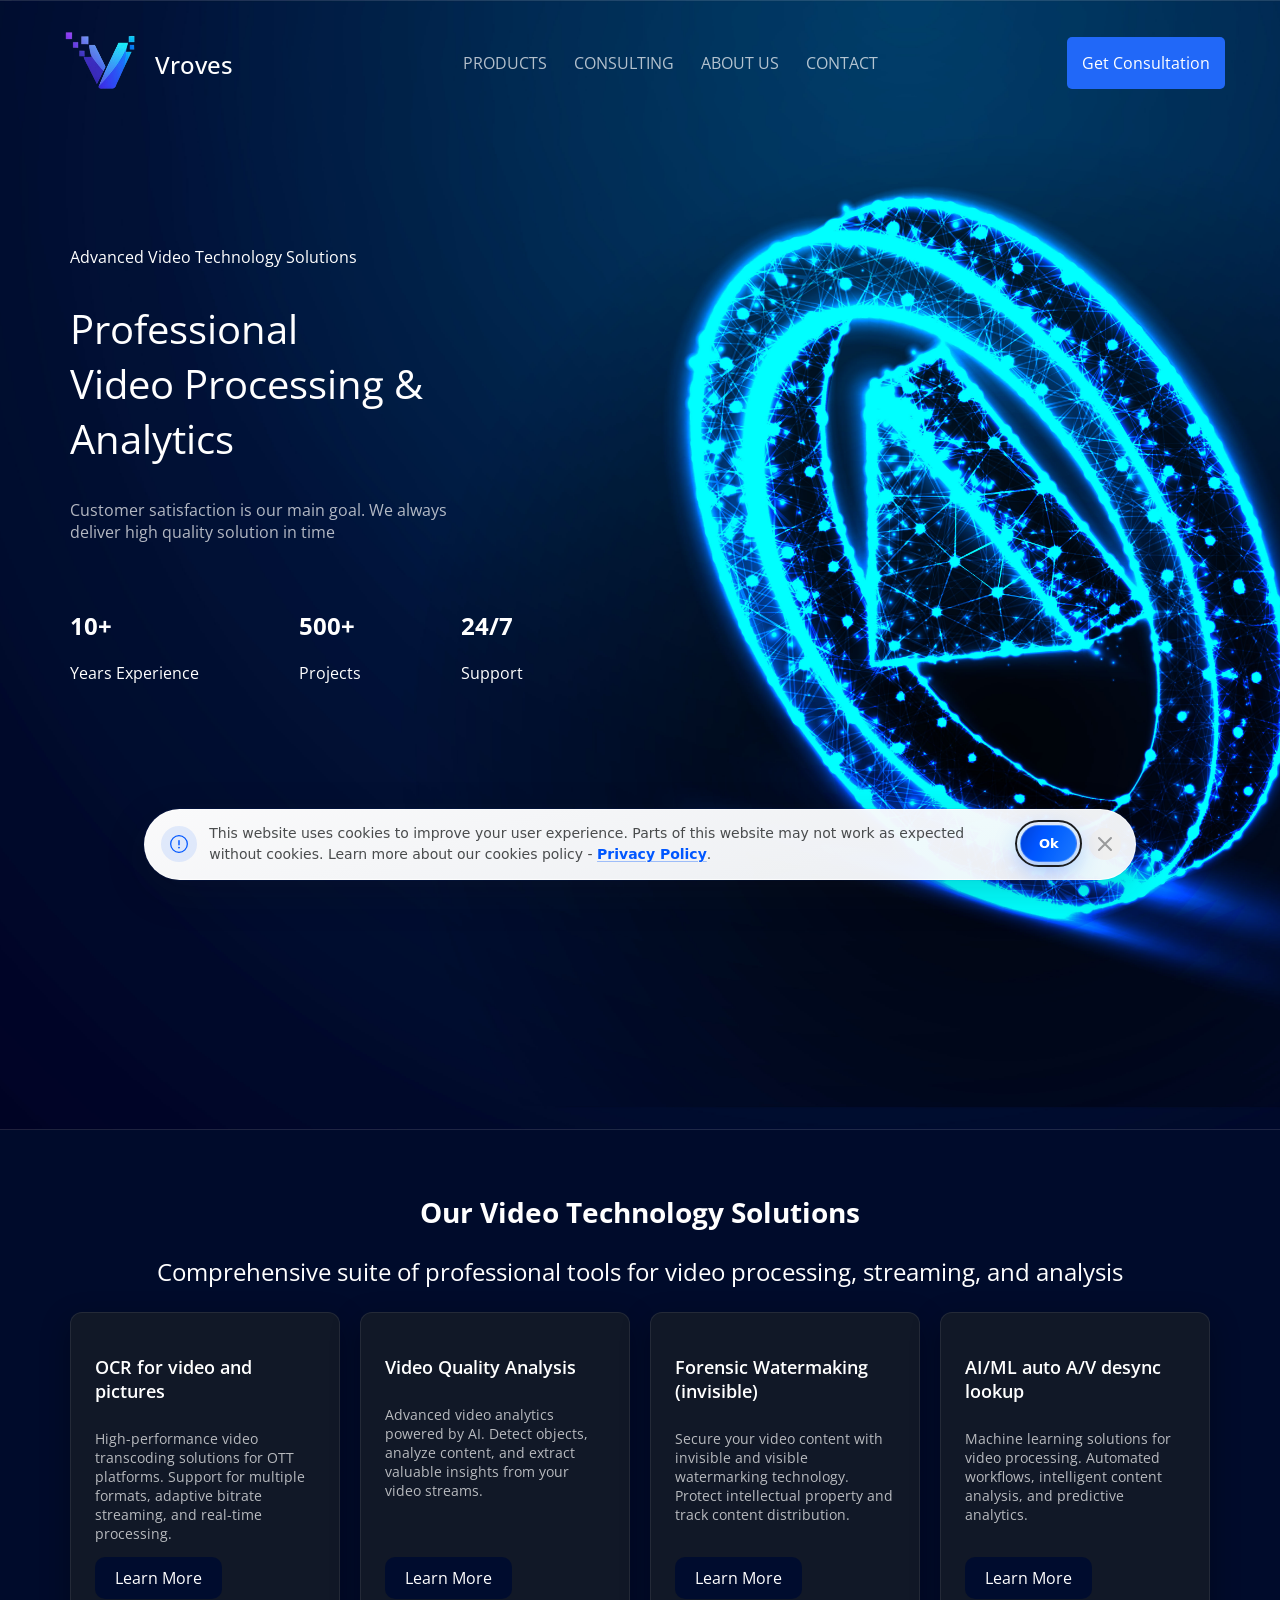
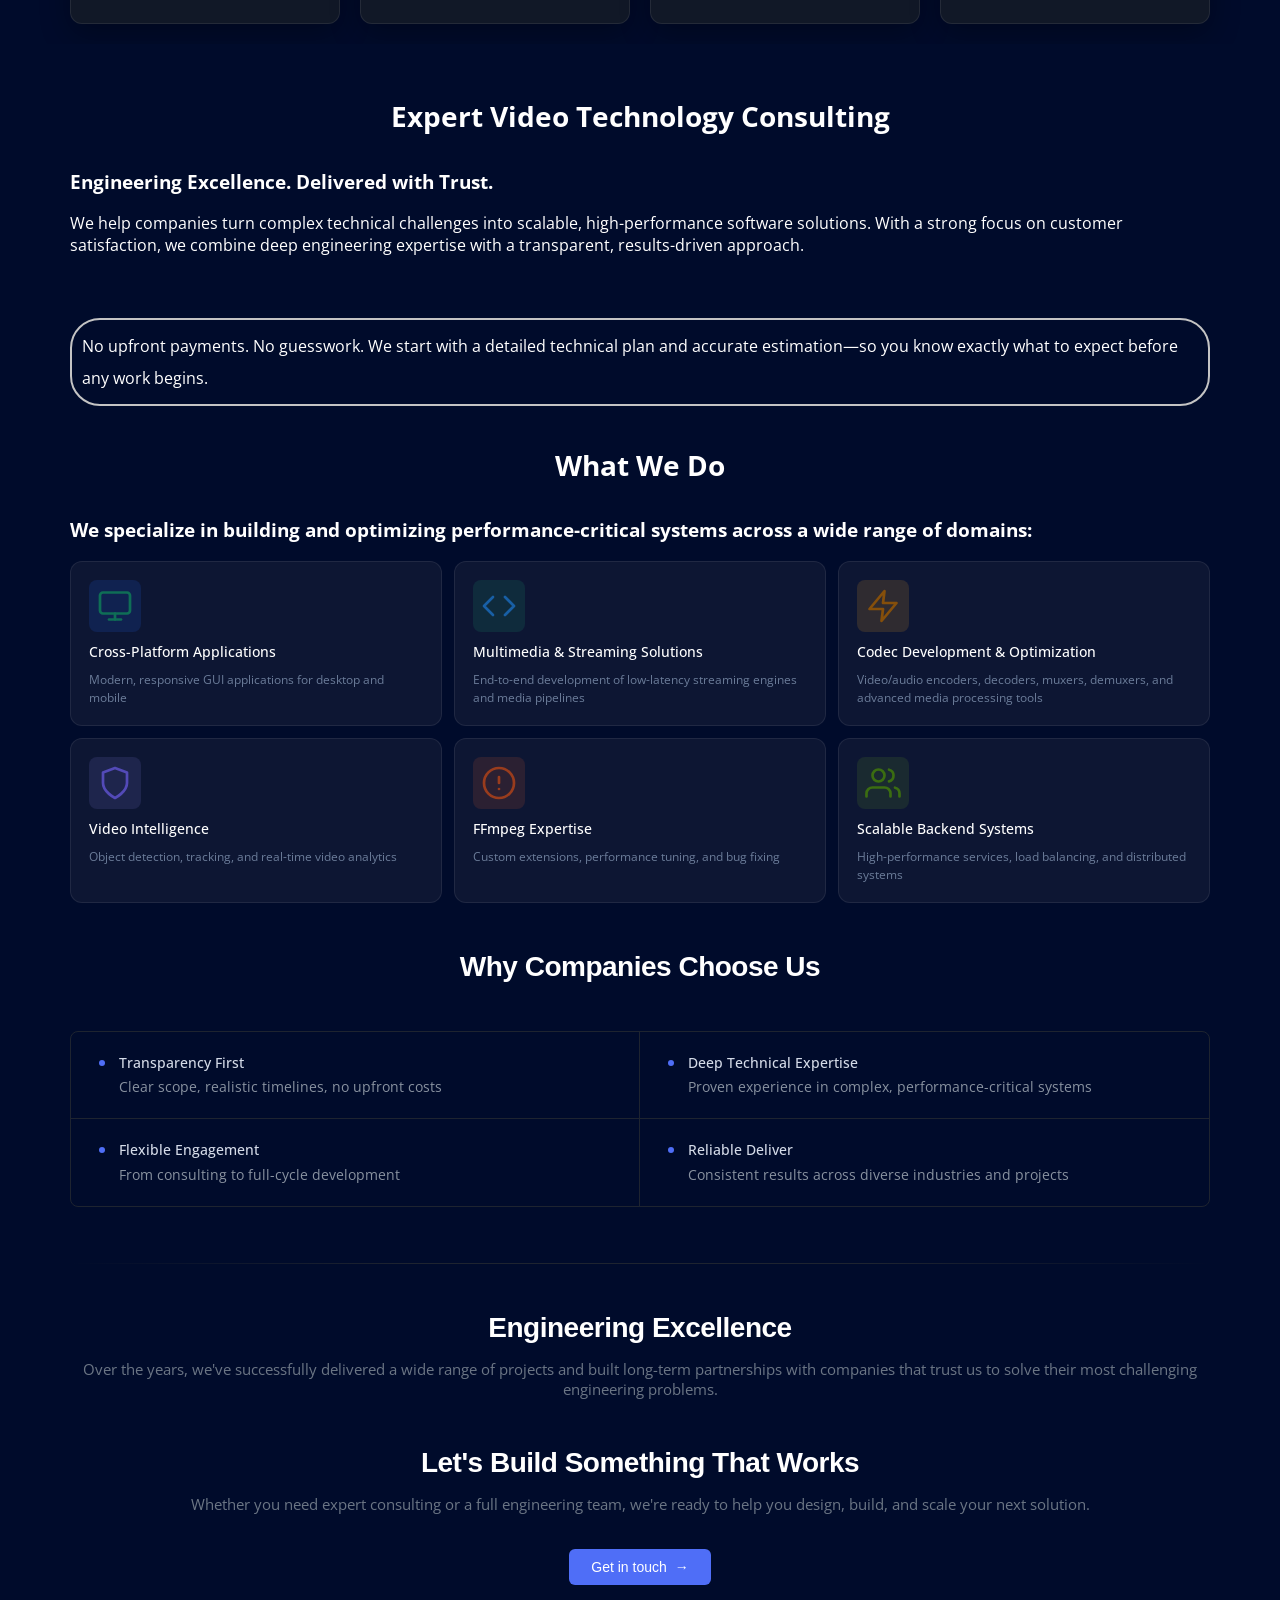
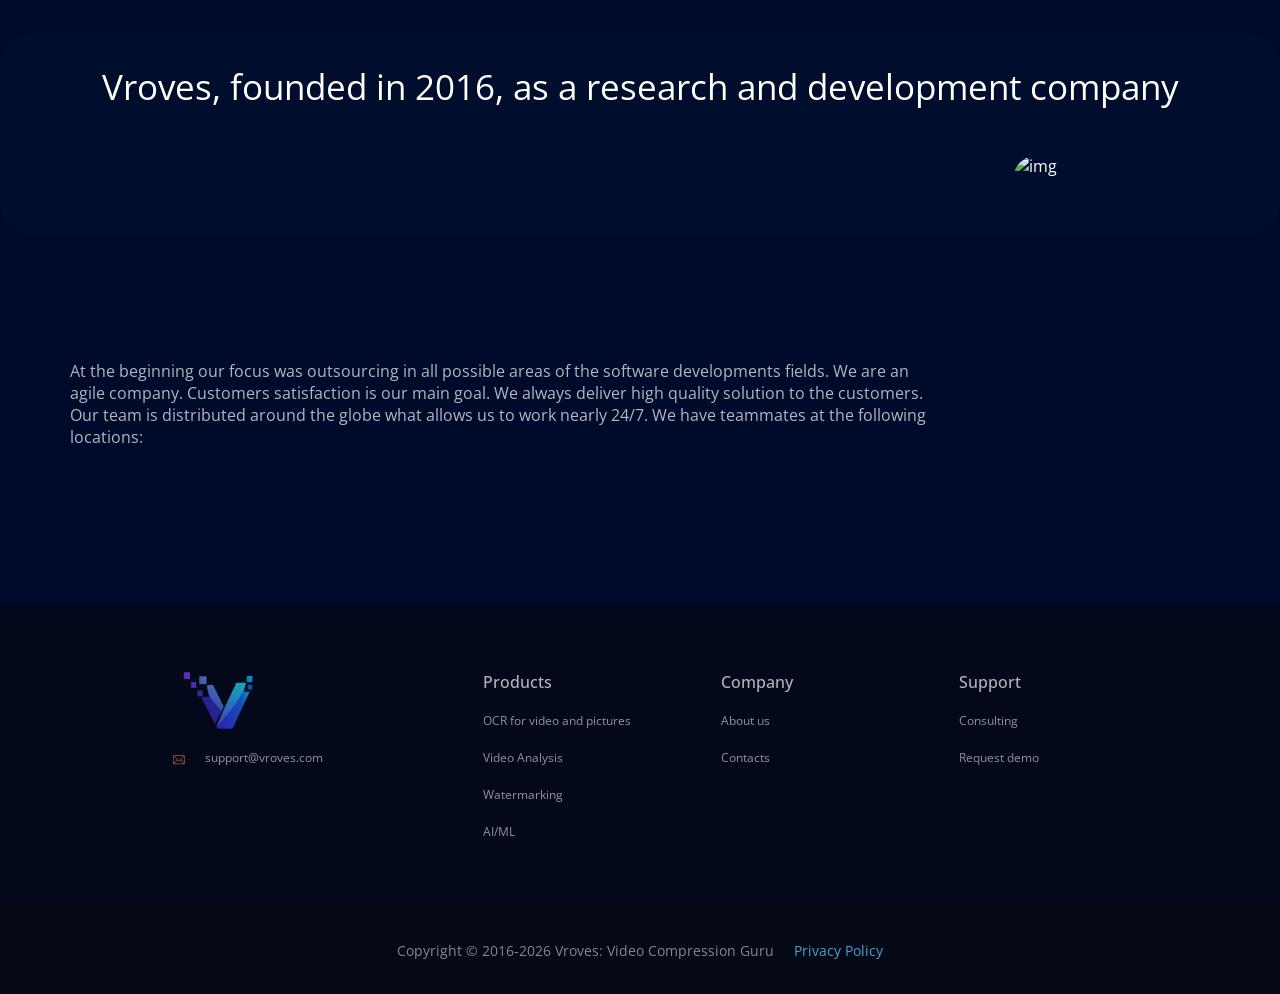
==== commit 761c024c: "add Vroves Privacy Policy; merge with previous commits" ====
--- a/index.html
+++ b/index.html
@@ -8,15 +8,14 @@
     <link rel="icon" type="image/png" sizes="32x32" href="./Images/Logo.png">
 </head>
 <body>
-   <header class="header" id="header">
-        <div class="container">
-            <div class="header__logo">
-              <a href="/">
-              <img class="header_img-logo" src="./Images/Logo.png" alt="logo">
-              </a>
-              <a href="/" class="header_text">Vroves</a>
-
-            </div>
+  <header class="header" id="header">
+    <div class="container">
+      <div class="header__logo">
+        <a href="/">
+          <img class="header_img-logo" src="./Images/Logo.png" alt="logo">
+        </a>
+        <a href="/" class="header_text">Vroves</a>
+      </div>
 
             <nav class="header__nav">
               <ul class="header__list">
@@ -33,7 +32,7 @@
 
             <a href="mailto:support@vroves.com" class="btn">Get Consultation</a>
         </div>
-    </header>
+  </header>
 
     <main class="main">
       <section class="welcome" id="welcome">
@@ -98,9 +97,9 @@
             <a href="AIML.html" class="services__btn">Learn More</a>
          </div>
     </div>
-</section>
-
-<section id="feedback" class="feedback">
+  </section>
+
+ <section id="feedback" class="feedback">
     <div class="container">
         <h2 class="feedback__title">Expert Video Technology Consulting</h2>
         <h3 class="engineering-headline">Engineering Excellence. Delivered with Trust.</h3>
@@ -143,9 +142,9 @@
           </div>
         </div>
     </div>
-</section>
-
-<section class="wcu-section">
+ </section>
+
+ <section class="wcu-section">
 
   <div class="wcu-header">
     <h2 class="wcu-title">Why Companies Choose Us</h2>
@@ -183,25 +182,25 @@
     <a href="mailto:support@vroves.com" class="wcu-cta">Get in touch <span>→</span></a>
   </div>
 
-</section>
-
-
-<section id="section" class="section">
+ </section>
+
+
+ <section id="section" class="section">
   <div class="container">
     <p class="section__text">Vroves, founded in 2016, as a research and development company</p>
   </div>
-</section>
-
-<section class="info">
+ </section>
+
+ <section class="info">
   <div class="container">
     <div class="container__text">
       <p class="info__text">At the beginning our focus was outsourcing in all possible areas of the software developments fields. We are an agile company. Customers satisfaction is our main goal. We always deliver high quality solution to the customers. Our team is distributed around the globe what allows us to work nearly 24/7. We have teammates at the following locations:</p>
     </div>
     <img src="./Images/play-button-media-player-podcast-graphic.jpg" alt="img" class="info__img">
   </div>
-</section>
-
-<footer class="footer">
+ </section>
+
+ <footer class="footer">
     <div class="container">
       <div class="footer__contacts">
         <a href="/">
@@ -216,7 +215,7 @@
            <a class="footer__socials-icon" href="https://x.com/vrovesc"><img src="./Images/twitter.png" alt=""></a>
            <a class="footer__socials-icon" href="https://www.linkedin.com/company/vroves?_l=ru_RU"><img src="./Images/linkedin.png" alt=""></a>
           </div>
-  </div>
+    </div>
       </div>
       <nav class="footer__nav">
         <ul class="footer__list">
@@ -247,48 +246,264 @@
           </li>
         </ul>
       </nav>
-      <div class="footer__cocials">
-        <p class="footer__title">Social networks</p>
-        <div class="footer__socials-icons"></div>
-         <a class="footer__socials-icon" href="https://www.facebook.com/vroves"><img src="./Images/facebook.png" alt=""></a>
-         <a class="footer__socials-icon" href="https://x.com/vrovesc"><img src="./Images/twitter.png" alt=""></a> 
-         <a class="footer__socials-icon" href="https://www.linkedin.com/company/vroves?_l=ru_RU"><img src="./Images/linkedin.png" alt=""></a>  
-        </div>
-      </div>
     </div>
   </footer>
 
-<script>
-
-const btn = document.getElementById("scrollTopBtn");
-const services = document.getElementById("services");
-const productsLink = document.querySelector('a[href="#services"]');
-
-let clickedProducts = false;
-
-if (productsLink) { // ← добавь эту проверку
-  productsLink.addEventListener("click", function () {
-    clickedProducts = true;
-    btn.classList.add("show");
-  });
-}
-
-window.addEventListener("scroll", function () {
-  if (!services) return; // ← защита если services тоже нет на странице
-  const triggerPoint = services.offsetTop;
-
-  if (clickedProducts || window.scrollY > triggerPoint) {
-    btn.classList.add("show");
-  } else {
-    btn.classList.remove("show");
+  <div class="privacy__policy">
+     <p>Copyright © 2016-2026 Vroves: Video Compression Guru</p>
+   <div class="privacy-links">
+     <a href="/Privacy Policy.html">Privacy Policy</a>
+    </div>
+  </div>
+
+ <script>
+
+ const btn = document.getElementById("scrollTopBtn");
+ const services = document.getElementById("services");
+ const productsLink = document.querySelector('a[href="#services"]');
+ 
+ let clickedProducts = false;
+ 
+ if (productsLink) { // ← добавь эту проверку
+   productsLink.addEventListener("click", function () {
+     clickedProducts = true;
+     btn.classList.add("show");
+   });
+ }
+ 
+ window.addEventListener("scroll", function () {
+   if (!services) return; // ← защита если services тоже нет на странице
+   const triggerPoint = services.offsetTop;
+ 
+   if (clickedProducts || window.scrollY > triggerPoint) {
+     btn.classList.add("show");
+   } else {
+     btn.classList.remove("show");
+   }
+ });
+ 
+ btn.addEventListener("click", function () {
+   window.scrollTo({ top: 0, behavior: "smooth" });
+ });
+ </script>
+ <!-- Минималистичные куки — HTML Widget для Elementor (футер / Theme Builder)
+     Показ через 10 сек; блокировка скролла и кликов по сайту; появляется при каждом открытии. -->
+<style>
+.umi-cookie-notice {
+  --umi-graphite: #1a1c1e;
+  --umi-blue: #0057ff;
+  --umi-ease: cubic-bezier(0.22, 1, 0.36, 1);
+  --umi-font: "Inter", system-ui, -apple-system, "Segoe UI", Roboto, sans-serif;
+}
+
+.umi-cookie-notice[hidden] {
+  display: none !important;
+}
+.umi-cookie-notice {
+  position: fixed;
+  inset: 0;
+  z-index: 999999;
+  display: flex;
+  align-items: flex-end;
+  justify-content: center;
+  padding: clamp(0.75rem, 3vw, 1.25rem);
+  padding-bottom: max(clamp(0.75rem, 3vw, 1.25rem), env(safe-area-inset-bottom));
+  font-family: var(--umi-font);
+  pointer-events: none;
+}
+
+.umi-cookie-notice__overlay {
+  position: absolute;
+  inset: 0;
+ 
+
+  opacity: 0;
+  transition: opacity 0.38s var(--umi-ease);
+  cursor: default;
+}
+.umi-cookie-notice--visible .umi-cookie-notice__overlay {
+  opacity: 1;
+}
+.umi-cookie-notice--closing .umi-cookie-notice__overlay {
+  opacity: 0;
+}
+.umi-cookie-notice__bar {
+  position: relative;
+  z-index: 1;
+  display: flex;
+  align-items: center;
+  gap: 0.75rem;
+  width: min(calc(100% - 1.5rem), 60rem);
+  padding: 0.85rem 0.85rem 0.85rem 1rem;
+  border-radius: 999px;
+  border: 1px solid rgba(255, 255, 255, 0.72);
+  background: linear-gradient(165deg, rgba(255, 255, 255, 0.98), rgba(244, 247, 250, 0.96));
+  box-shadow: 0 12px 40px rgba(26, 28, 30, 0.18), 0 0 0 1px rgba(0, 87, 255, 0.06);
+  color: var(--umi-graphite);
+  opacity: 0;
+  transform: translateY(1rem);
+  transition: opacity 0.38s var(--umi-ease), transform 0.38s var(--umi-ease);
+  pointer-events: auto;
+}
+.umi-cookie-notice--visible .umi-cookie-notice__bar {
+  opacity: 1;
+  transform: translateY(0);
+}
+.umi-cookie-notice--closing .umi-cookie-notice__bar {
+  opacity: 0;
+  transform: translateY(0.5rem);
+}
+.umi-cookie-notice__icon {
+  flex-shrink: 0;
+  display: flex;
+  align-items: center;
+  justify-content: center;
+  width: 2.25rem;
+  height: 2.25rem;
+  border-radius: 50%;
+  background: rgba(0, 87, 255, 0.1);
+  color: var(--umi-blue);
+}
+.umi-cookie-notice__text {
+  flex: 1;
+  min-width: 0;
+  margin: 0;
+  font-size: clamp(0.8125rem, 2vw, 0.875rem);
+  line-height: 1.5;
+  color: rgba(26, 28, 30, 0.78);
+}
+.umi-cookie-notice__link {
+  color: var(--umi-blue);
+  font-weight: 600;
+  text-decoration: underline;
+  text-underline-offset: 0.15em;
+  text-decoration-color: rgba(0, 87, 255, 0.35);
+  transition: color 0.2s ease, text-decoration-color 0.2s ease;
+}
+.umi-cookie-notice__link:hover,
+.umi-cookie-notice__link:focus-visible {
+  color: #003dcc;
+  text-decoration-color: currentColor;
+  outline: none;
+}
+.umi-cookie-notice__link:focus-visible {
+  outline: 2px solid var(--umi-blue);
+  outline-offset: 2px;
+  border-radius: 2px;
+}
+.umi-cookie-notice__ok {
+  flex-shrink: 0;
+  min-height: 2.35rem;
+  padding: 0.5rem 1.1rem;
+  border: 1px solid rgba(255, 255, 255, 0.22);
+  border-radius: 999px;
+  background: linear-gradient(115deg, #003dcc, var(--umi-blue) 45%, #1a74ff);
+  box-shadow: 0 6px 20px rgba(0, 87, 255, 0.28);
+  color: #fff;
+  font-family: inherit;
+  font-size: 0.8125rem;
+  font-weight: 700;
+  line-height: 1.2;
+  white-space: nowrap;
+  cursor: pointer;
+  -webkit-appearance: none;
+  appearance: none;
+  transition: transform 0.3s var(--umi-ease), box-shadow 0.3s var(--umi-ease), filter 0.3s var(--umi-ease);
+}
+.umi-cookie-notice__ok:hover,
+.umi-cookie-notice__ok:focus-visible {
+  transform: translateY(-1px);
+  box-shadow: 0 8px 26px rgba(0, 87, 255, 0.38);
+  filter: brightness(1.05);
+  outline: none;
+}
+.umi-cookie-notice__ok:focus-visible {
+  outline: 2px solid var(--umi-graphite);
+  outline-offset: 3px;
+}
+.umi-cookie-notice__close {
+  flex-shrink: 0;
+  display: flex;
+  align-items: center;
+  justify-content: center;
+  width: 2rem;
+  height: 2rem;
+  border: none;
+  border-radius: 50%;
+  
+  color: rgba(26, 28, 30, 0.4);
+  cursor: pointer;
+  -webkit-appearance: none;
+  appearance: none;
+  transition: background 0.2s ease, color 0.2s ease;
+  padding: 0;
+}
+.umi-cookie-notice__close:hover,
+.umi-cookie-notice__close:focus-visible {
+  background: rgba(26, 28, 30, 0.08);
+  color: rgba(26, 28, 30, 0.85);
+  outline: none;
+}
+.umi-cookie-notice__close:focus-visible {
+  outline: 2px solid var(--umi-blue);
+  outline-offset: 2px;
+}
+@media (max-width: 640px) {
+  .umi-cookie-notice__bar {
+    flex-wrap: wrap;
+    align-items: flex-start;
+    gap: 0.65rem 0.75rem;
+    width: 100%;
+    padding: 0.9rem 1rem;
+    border-radius: 1.1rem;
   }
-});
-
-btn.addEventListener("click", function () {
-  window.scrollTo({ top: 0, behavior: "smooth" });
-});
-</script>
-
+  .umi-cookie-notice__ok {
+    width: 100%;
+    min-height: 2.5rem;
+  }
+}
+@media (prefers-reduced-motion: reduce) {
+  .umi-cookie-notice__overlay,
+  .umi-cookie-notice__bar {
+    transition: opacity 0.2s ease;
+  }
+  .umi-cookie-notice__ok:hover,
+  .umi-cookie-notice__ok:focus-visible {
+    transform: none;
+  }
+}
+</style>
+
+<div
+  class="umi-cookie-notice"
+  id="umiCookieNotice"
+  hidden
+  role="dialog"
+  aria-modal="true"
+  aria-label="Уведомление о cookie"
+>
+  <div class="umi-cookie-notice__overlay" data-umi-cookie-overlay aria-hidden="true"></div>
+  <div class="umi-cookie-notice__bar">
+    <span class="umi-cookie-notice__icon" aria-hidden="true">
+      <svg width="20" height="20" viewBox="0 0 24 24" fill="none" aria-hidden="true">
+        <circle cx="12" cy="12" r="10" stroke="currentColor" stroke-width="1.5"/>
+        <path d="M12 8v5" stroke="currentColor" stroke-width="1.75" stroke-linecap="round"/>
+        <circle cx="12" cy="16.25" r="1.1" fill="currentColor"/>
+      </svg>
+    </span>
+    <p class="umi-cookie-notice__text">
+     This website uses cookies to improve your user experience. Parts of this website may not work as expected without cookies. Learn more about our cookies policy - <a class="umi-cookie-notice__link" href="/Privacy Policy.html" target="_blank" rel="noopener noreferrer">Privacy Policy</a>.
+    </p>
+    <button type="button" class="umi-cookie-notice__ok" id="umiCookieAcceptBtn">Ok</button>
+    <button type="button" class="umi-cookie-notice__close" id="umiCookieCloseBtn" aria-label="Закрыть">
+      <svg width="14" height="14" viewBox="0 0 14 14" fill="none" aria-hidden="true">
+        <path d="M1 1l12 12M13 1L1 13" stroke="currentColor" stroke-width="2" stroke-linecap="round"/>
+      </svg>
+    </button>
+  </div>
+</div>
+
+<script src="cookie-notice.js"></script>
 
 
 </body>
--- a/style.css
+++ b/style.css
@@ -572,8 +572,13 @@
 }
 
 .footer .container {
- display: grid;
- grid-template-columns: 1fr 3fr 1fr ;
+   display: flex;
+  justify-content: center;
+  gap: 120px;
+  max-width: 1170px;
+  margin: 0 auto;
+
+
  
 }
 
@@ -615,8 +620,9 @@
 }
 
 .footer__list {
- display: grid;
- grid-template-columns: repeat(3, 1fr);
+  display: grid;
+  grid-template-columns: repeat(3, 1fr);
+  gap: 90px;
 }
 
 .footer__list-title {
@@ -642,6 +648,46 @@
 
 .footer__list-title p {
   margin: 0;
+}
+
+.privacy__policy {
+  display: flex;
+  justify-content: center;
+  align-items: center;
+  padding: 20px 40px;
+  background-color: #050916;
+  color: #888;
+  font-size: 14px;
+}
+
+.privacy-links {
+  display: flex;
+ 
+  
+}
+
+.privacy-links a {
+  color: #4a9fd4;
+  text-decoration: none;
+  margin-left: 20px;
+}
+
+.privacy-links a:hover {
+  text-decoration: underline;
+}
+
+.vroves-privacy {
+  padding: 20px;
+  padding-top: 150px;
+  align-items: center;
+  max-width: 100%;
+  justify-content: center;
+  max-width: 1170px;
+  margin: 0 auto;
+}
+
+.effective-date {
+  text-align: right;
 }
 
 /* транскодер */
@@ -657,13 +703,14 @@
   max-width: 1170px;
   margin: 0 auto;
   padding-top: 150px;
-  opacity: 70%;
+  
 }
 
 .description__content {
   display: flex;
   flex-direction: column; 
   padding-top: 80px;
+  
 }
 
 .description__text {
@@ -717,6 +764,8 @@
  
 }
 
+
+
 .description__btn-AI  {
   align-self: flex-start;
   background-color: #3a73ec;
@@ -774,7 +823,7 @@
   font-weight: 500;
   color: #ffffff;
   margin: 0;
-  padding-bottom: 60px;
+  padding-bottom: 20px;
   padding-top: 100px;
 }
 
@@ -785,7 +834,7 @@
   object-fit: cover;
   padding-top: 0px;   
   flex-shrink: 0;  
-  margin-top: -500px; 
+  margin-top: -250px; 
 }
 
 .description__list-OCR {
@@ -1075,6 +1124,28 @@
     align-items: center;
   }
 
+  .description__container-Watermarking {
+    flex-direction: column;
+    gap: 30px;
+    padding-top: 120px;
+    align-items: center;
+  }
+
+  .description__img-Watermarking {
+    width: 260px;
+    height: 260px;
+  }
+
+  .description__content__Watermarking {
+    padding-top: 0;
+    padding-left: 30px;
+    padding-right: 30px;
+  }
+
+  .description__title-Watermarking {
+    text-align: center;
+  }
+
   .description__img {
     width: 260px;
     height: 260px;
@@ -1098,6 +1169,7 @@
 
   .description__title {
     text-align: center;
+    color: #ffffff;
   }
 
   .description__list {
